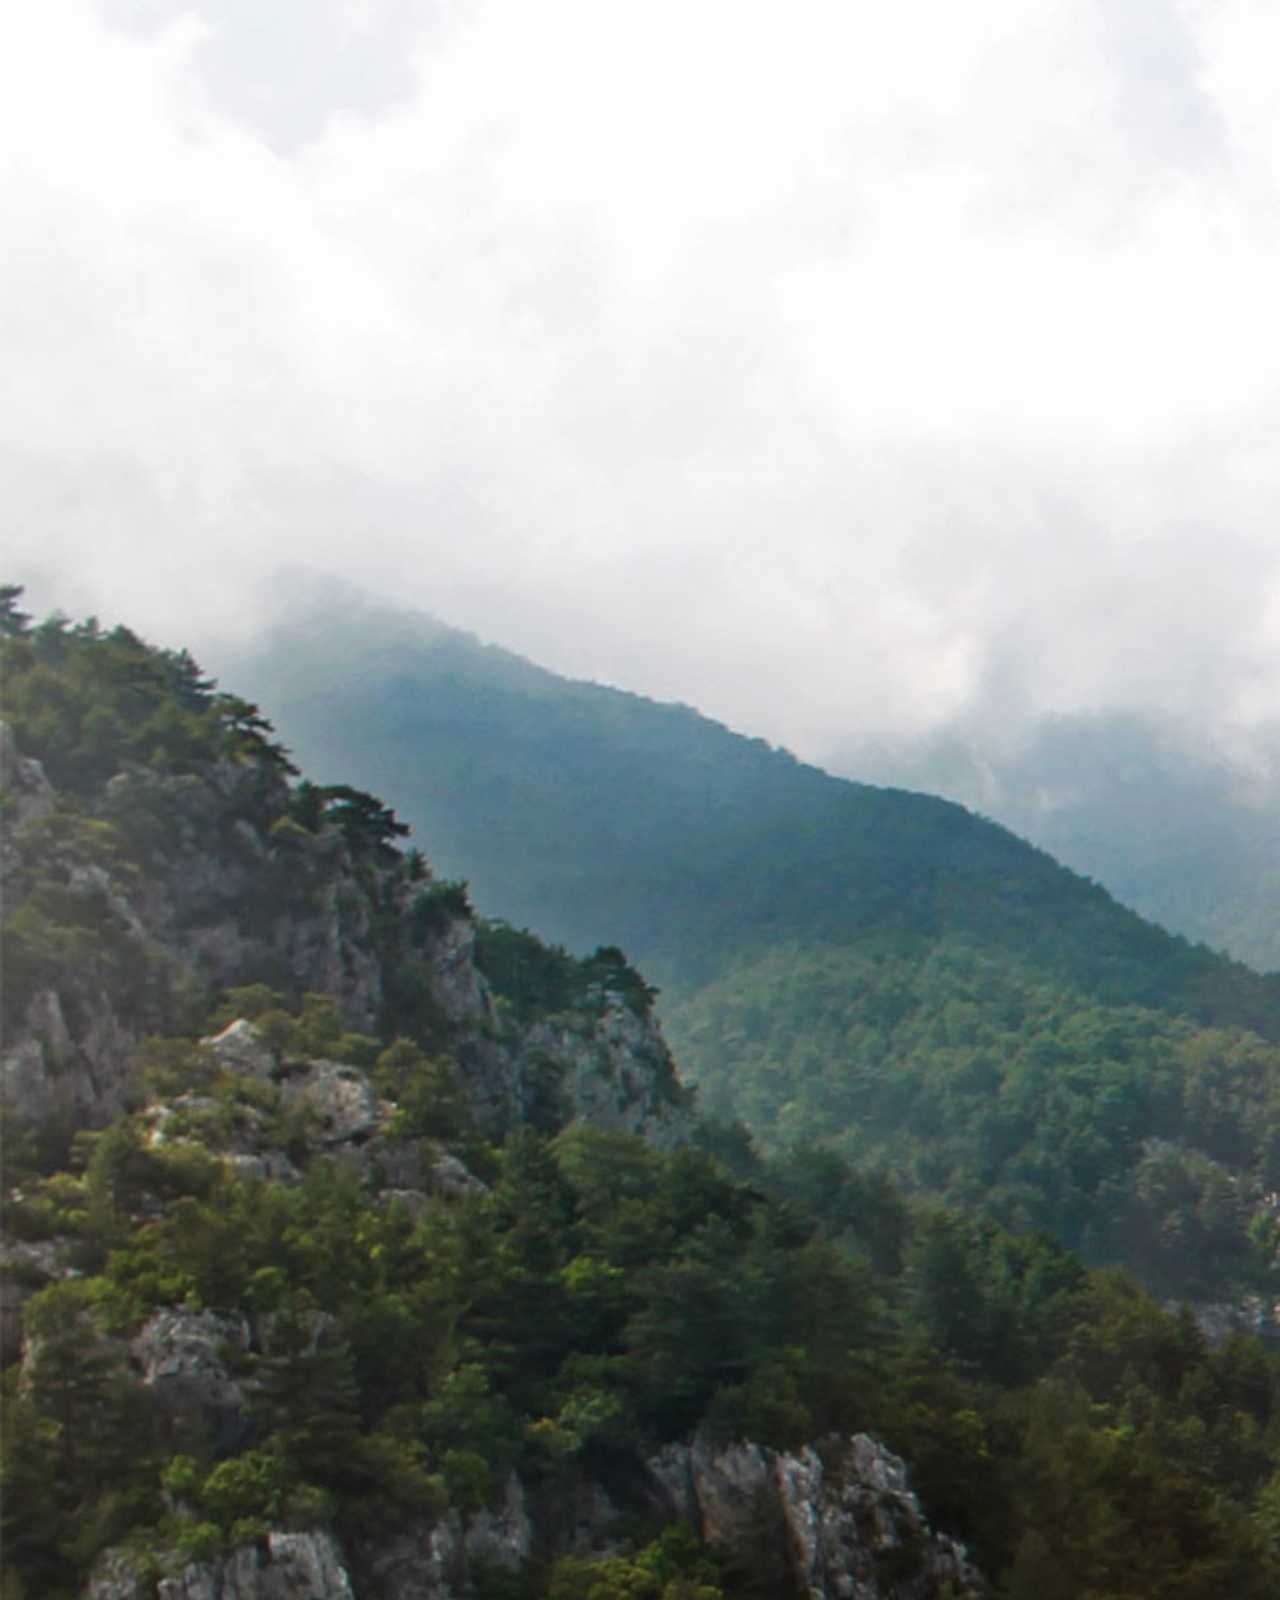
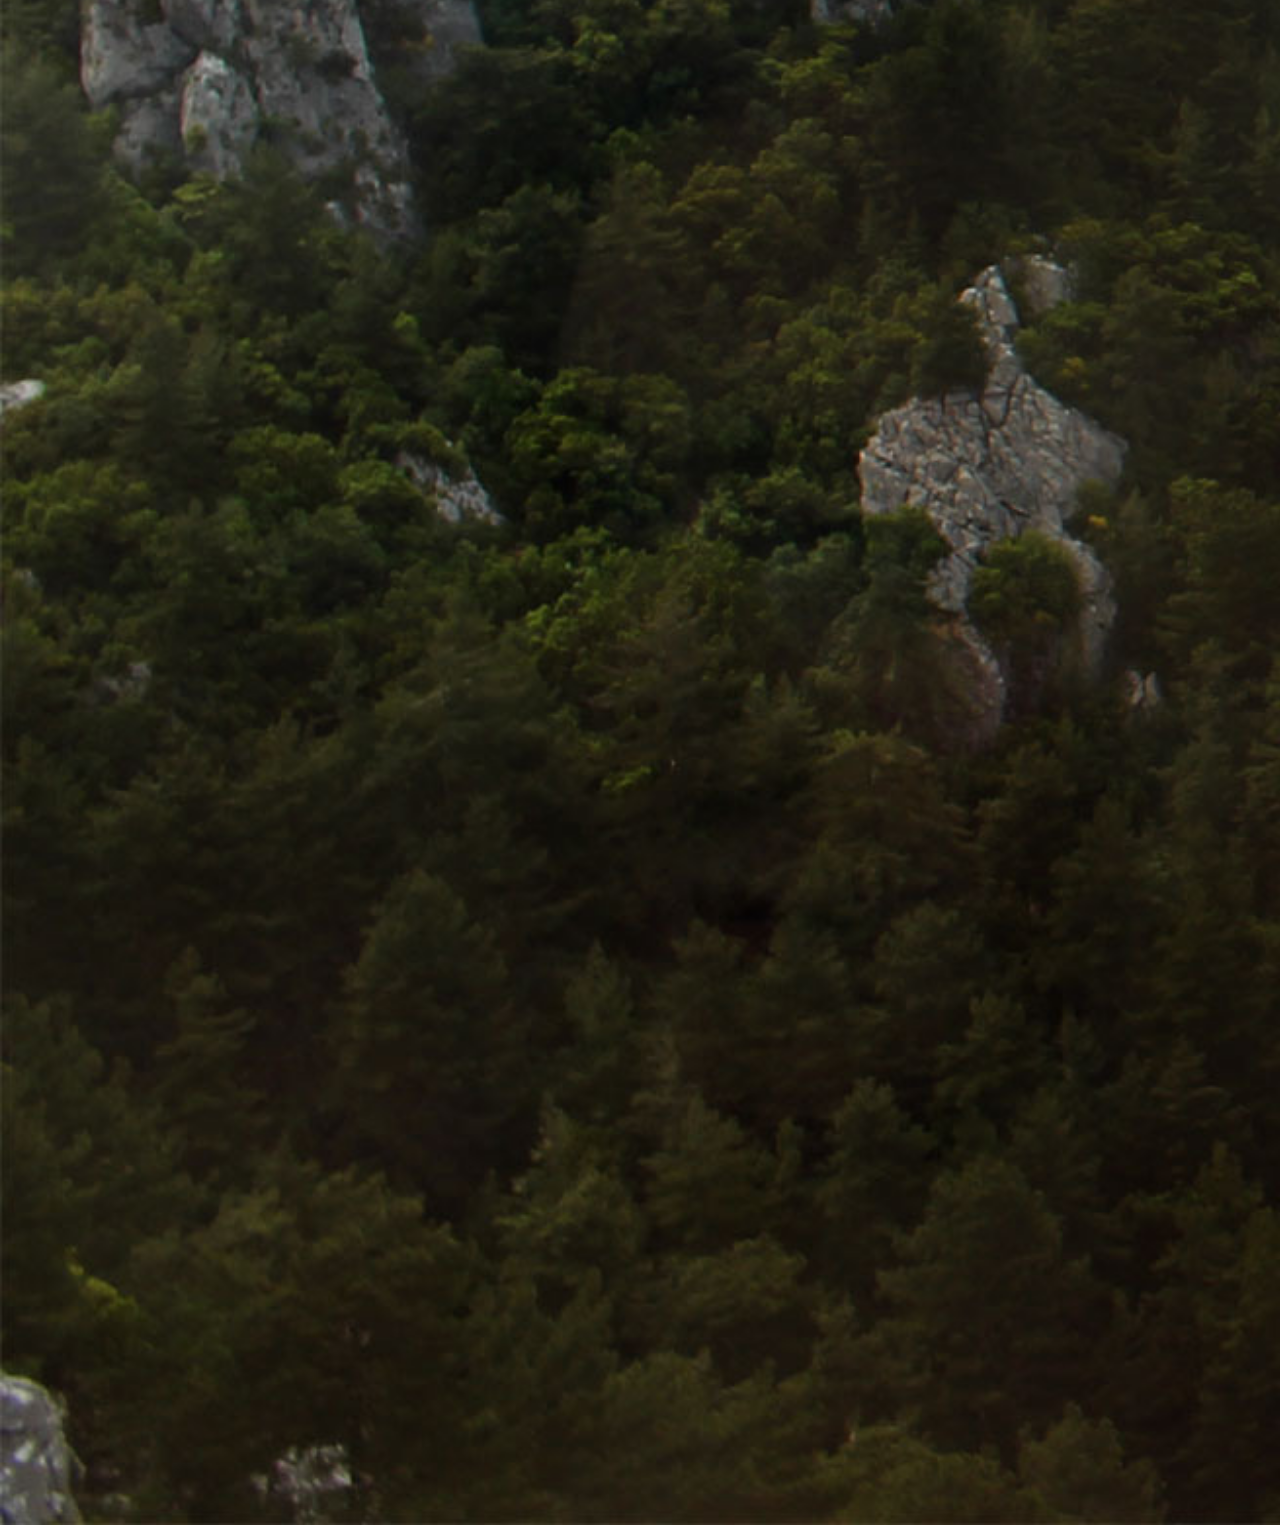
==== index.html @ d34c9941 "Rename jquery.headtrackr.html to index.html" ====
<!DOCTYPE html>
<html>
<head>

	<meta charset="utf-8">

	<title>Parallax.js | jQuery Example</title>

	<!-- Behavioral Meta Data -->
	<meta name="apple-mobile-web-app-capable" content="yes">
	<meta name="viewport" content="width=device-width, initial-scale=1, maximum-scale=1, user-scalable=no">

	<!-- Styles -->
	<link rel="stylesheet" type="text/css" href="styles/styles.css"/>

</head>
<body>

	<div id="container" class="container">
		<ul id="scene" class="scene" data-headtrackr="true">
			<li class="layer" data-depth="1"><img src="images/layer1.jpg"></li>
		</ul>
	</div>

	<!-- Scripts -->
	<script src="scripts/jquery.js"></script>
	<!--<script src="../deploy/headtrackr.min.js"></script>-->
	<script src="../deploy/jquery.parallax.js"></script>
	<script>

	// Yep, that's it!
	$('#scene').parallax({
            headtrackr:true,
            headtrackrPreferDeviceMotion:false,//by default at true - forcing at false for the demo
            scalarX: 1.0,
            scalarY: 1.0,
            headtrackrDisplayVideo:false,
            headtrackrDebugView: false,
            invertX:false,
            invertY:false,
            headtrackrScriptLocation: "../deploy/headtrackr.min.js",
            headtrackrOnBeforeCameraAccess: function(){
              console.log('Trying to access to your webcam - this is where you could display a "please allow your webcam" message for example');
            },
            headtrackrOnCameraFound: function(){
              var headtrackerMessageDiv = document.getElementById('headtrackerMessageDiv');
              //at this time, you're sure the user clicked on "allow" and the webcam is rolling (you can override the inline styles of the headtrackr div message)
              headtrackerMessageDiv.style.top = "20%";
            }
//            ,headtrackrNoGetUserMediaCallback : function(){
//                //you can do anything here to inform your user (this will override the ugly warning message I made ;-) )
//                console.log('no getUserMedia ... (special callback)');
//            }
        });

	</script>

</body>
</html>
---- styles/styles.css ----
body {
  background: #111;
  margin: 0;
}

img {
  display: block;
  width: 200%;
  
}

.scene {
  width: 2500px;
  margin: 0 auto;
  padding: 0;
}
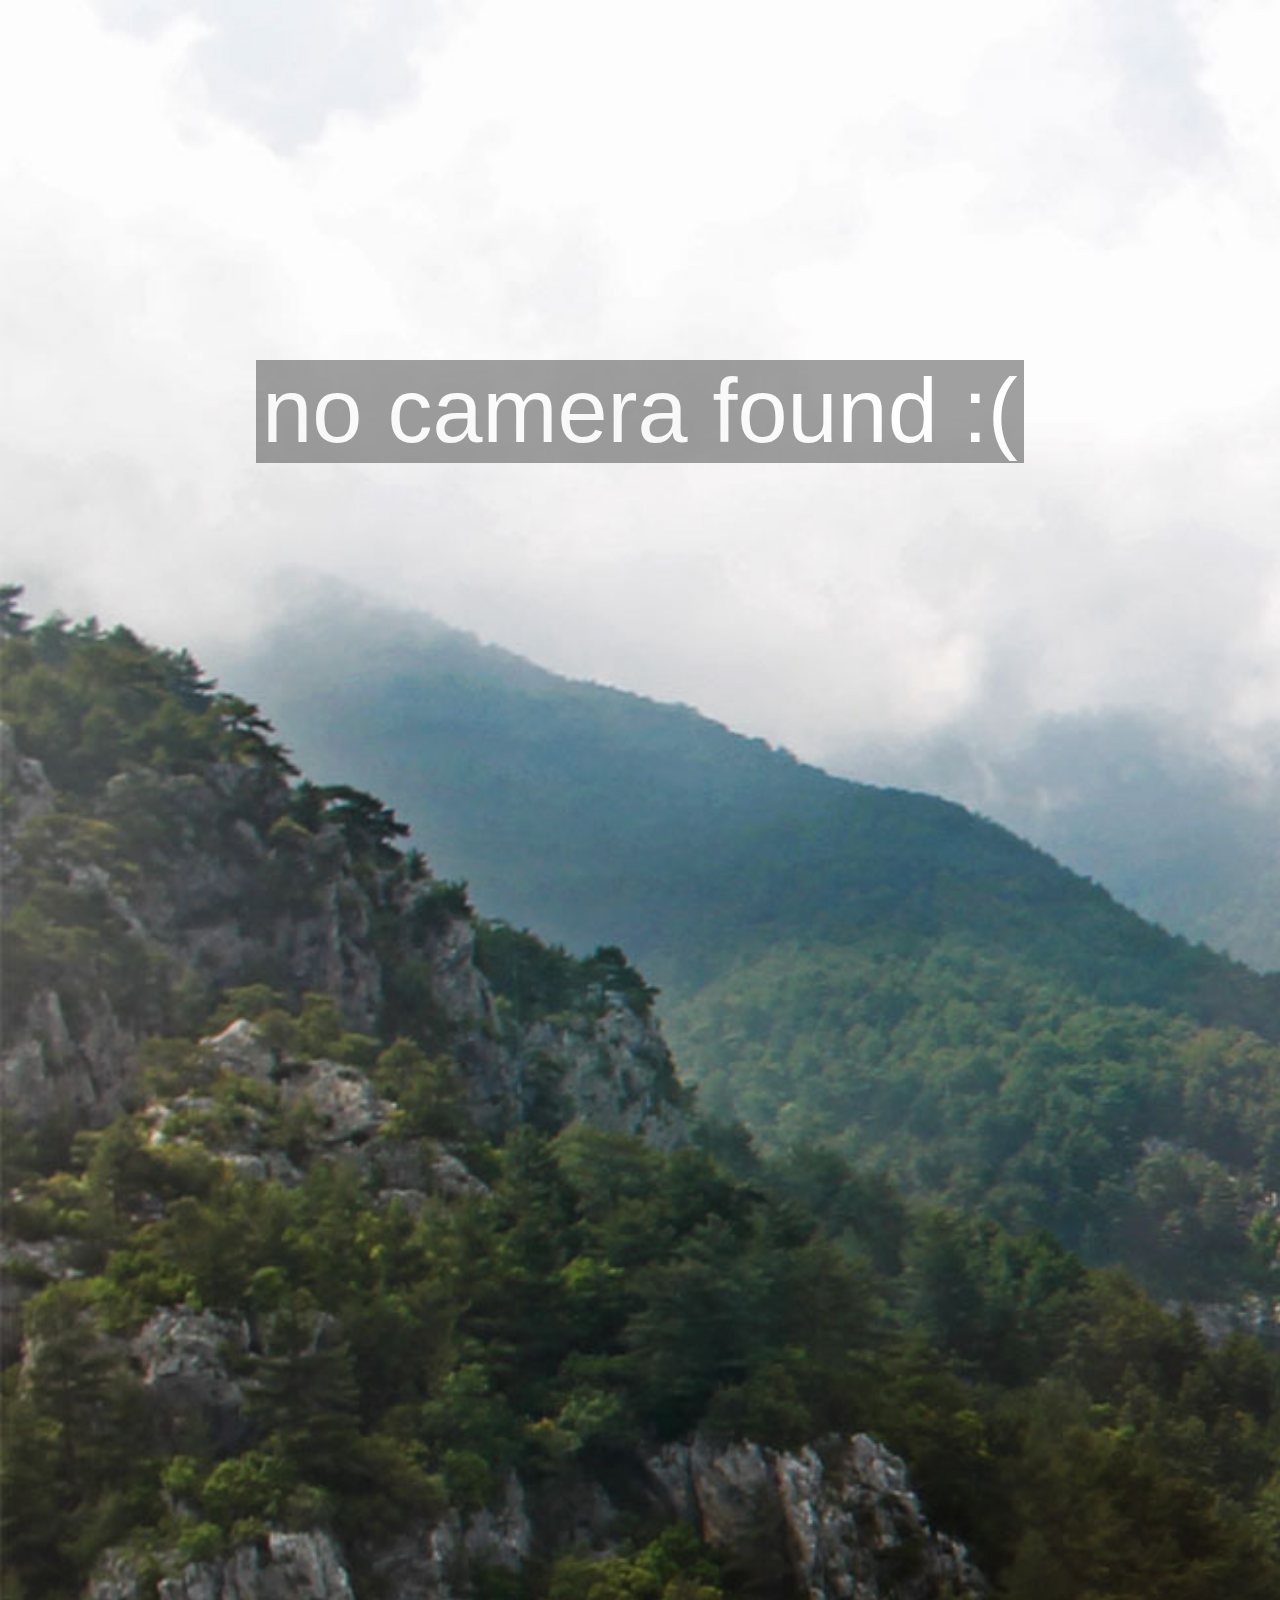
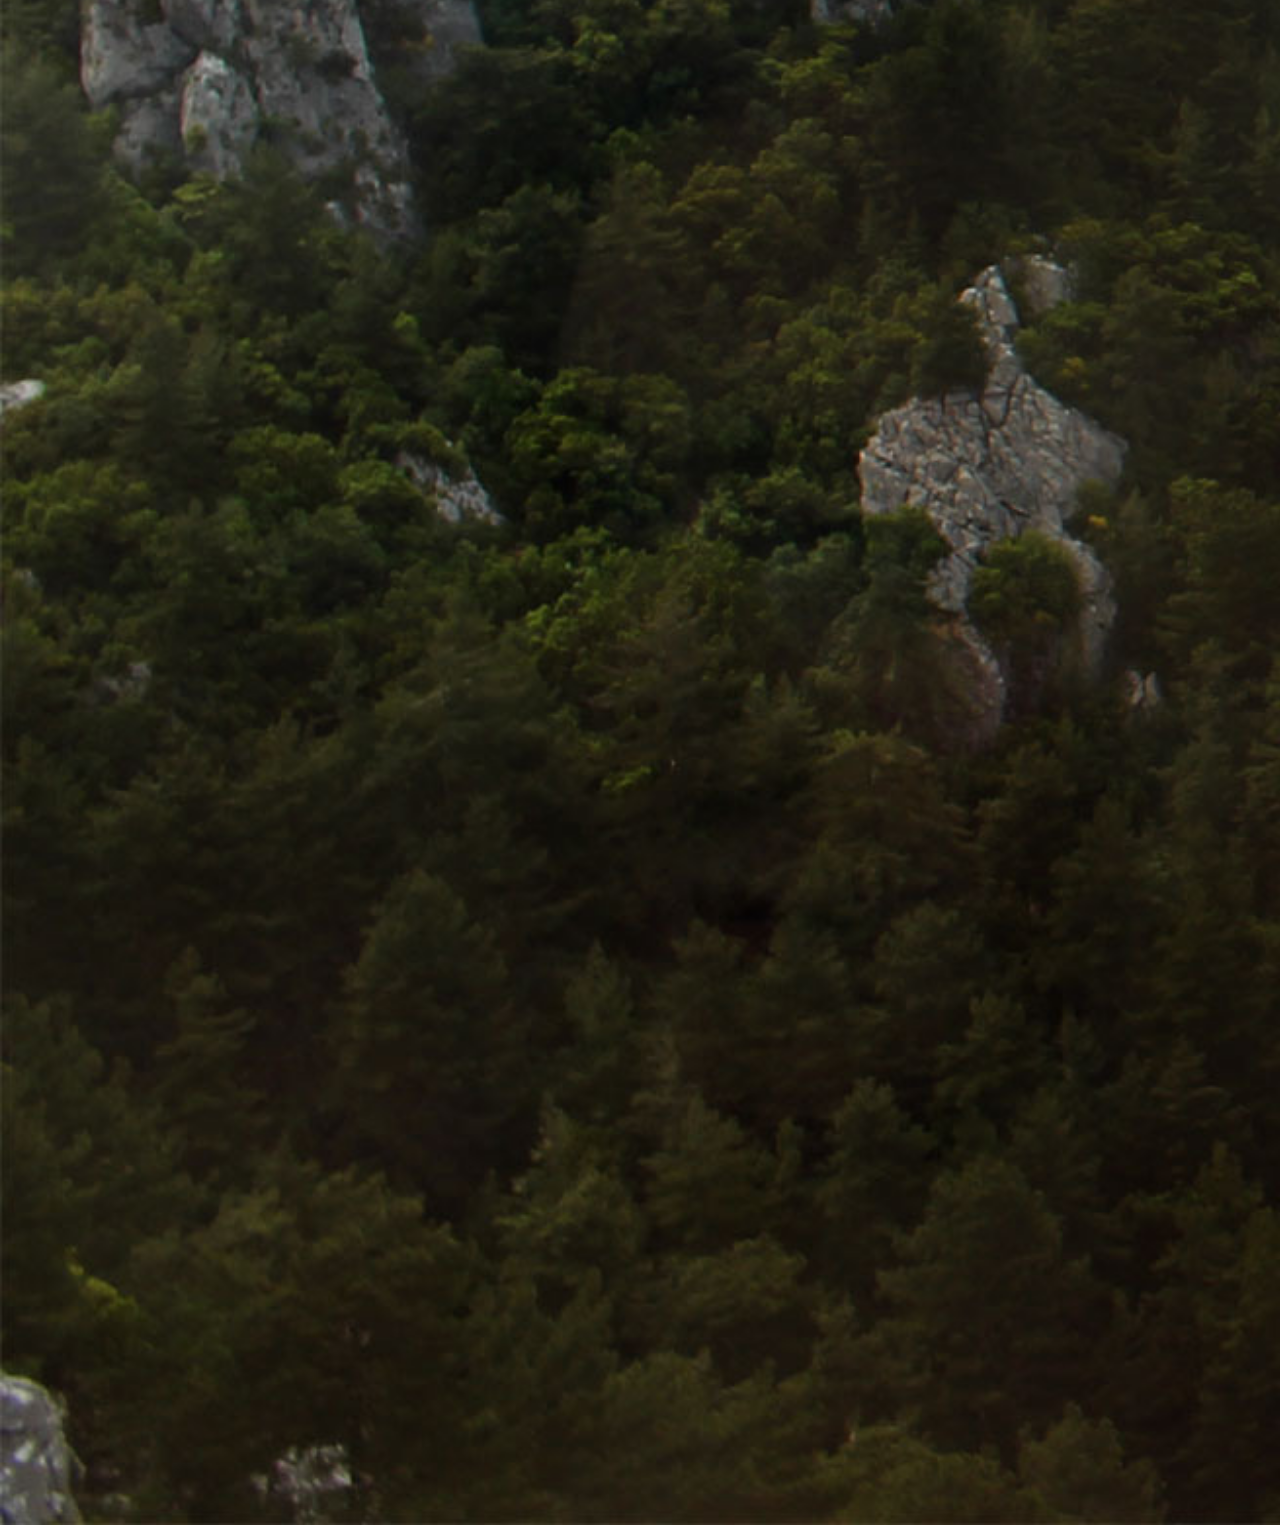
==== commit e1f64a52: "moving files around" ====
--- a/index.html
+++ b/index.html
@@ -25,7 +25,7 @@
 	<!-- Scripts -->
 	<script src="scripts/jquery.js"></script>
 	<!--<script src="../deploy/headtrackr.min.js"></script>-->
-	<script src="../deploy/jquery.parallax.js"></script>
+	<script src="./scripts/jquery.parallax.js"></script>
 	<script>
 
 	// Yep, that's it!
@@ -38,7 +38,7 @@
             headtrackrDebugView: false,
             invertX:false,
             invertY:false,
-            headtrackrScriptLocation: "../deploy/headtrackr.min.js",
+            headtrackrScriptLocation: "./scripts/headtrackr.min.js",
             headtrackrOnBeforeCameraAccess: function(){
               console.log('Trying to access to your webcam - this is where you could display a "please allow your webcam" message for example');
             },
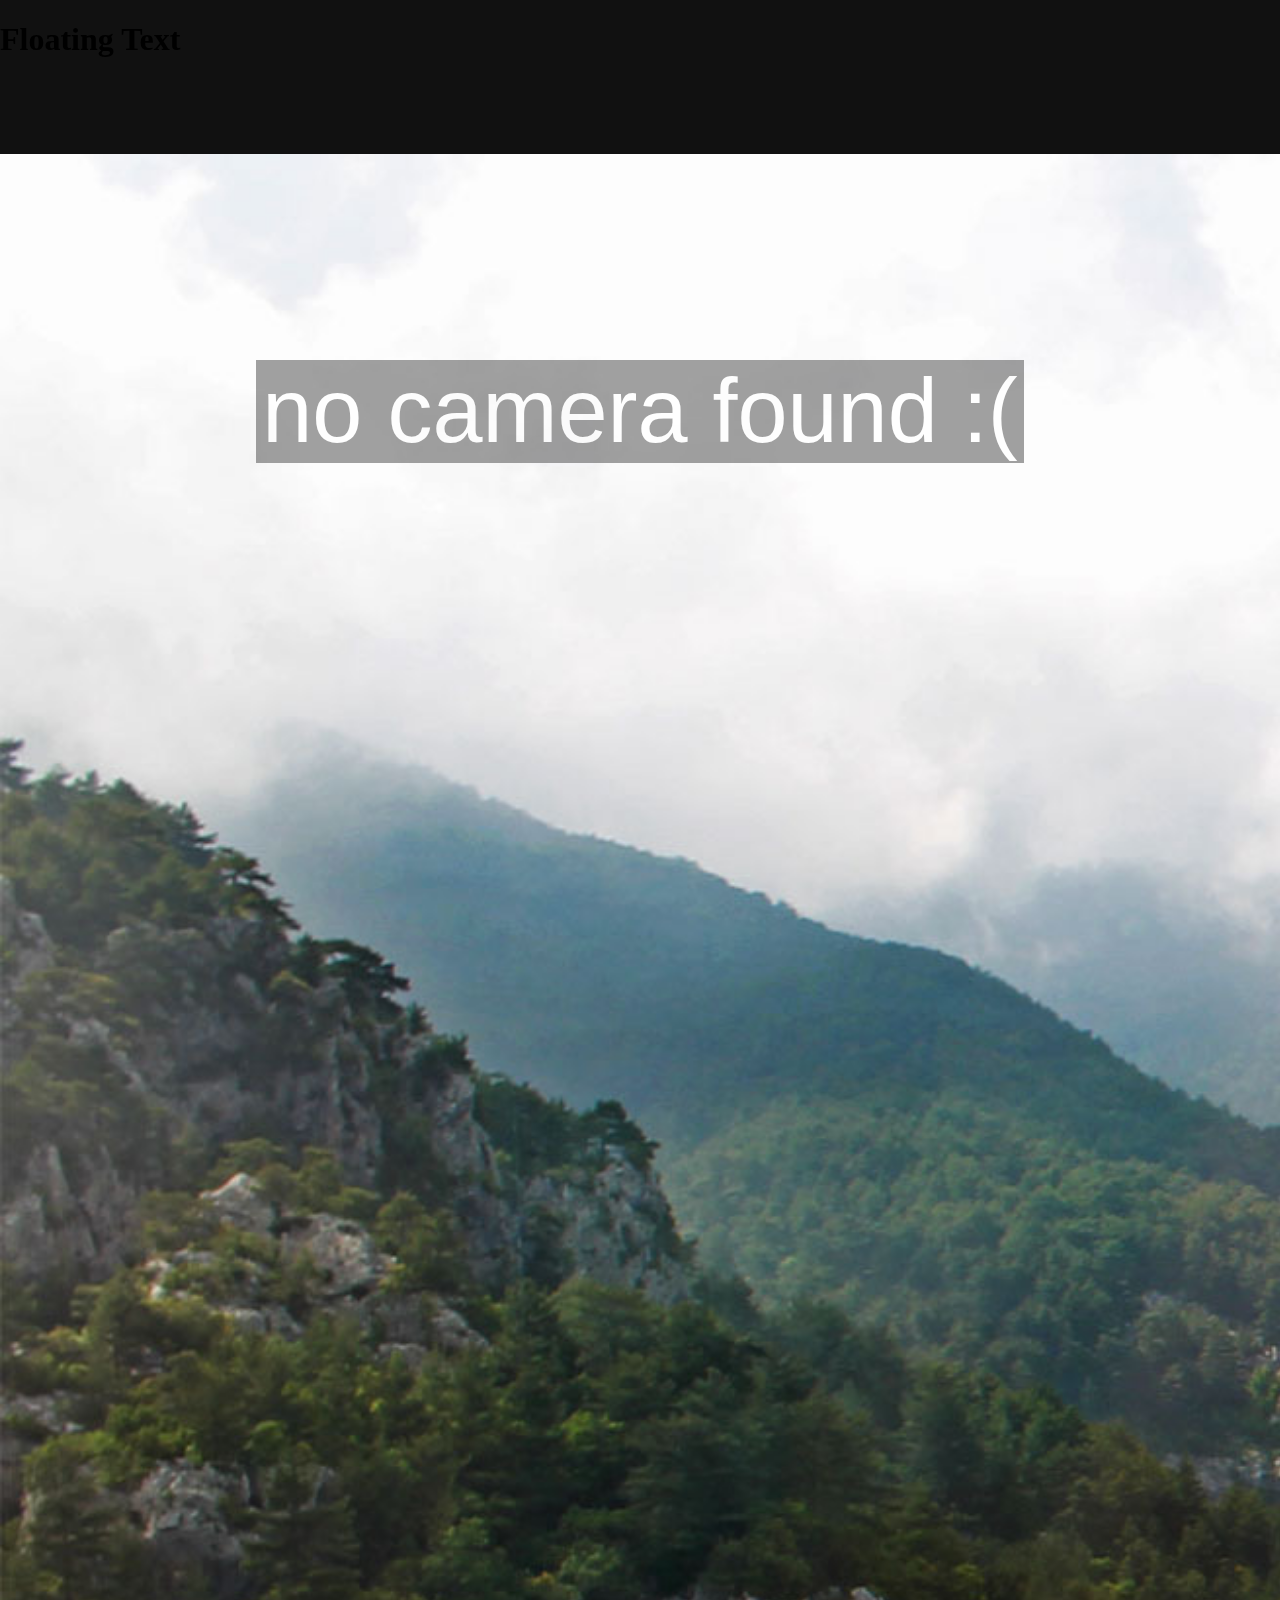
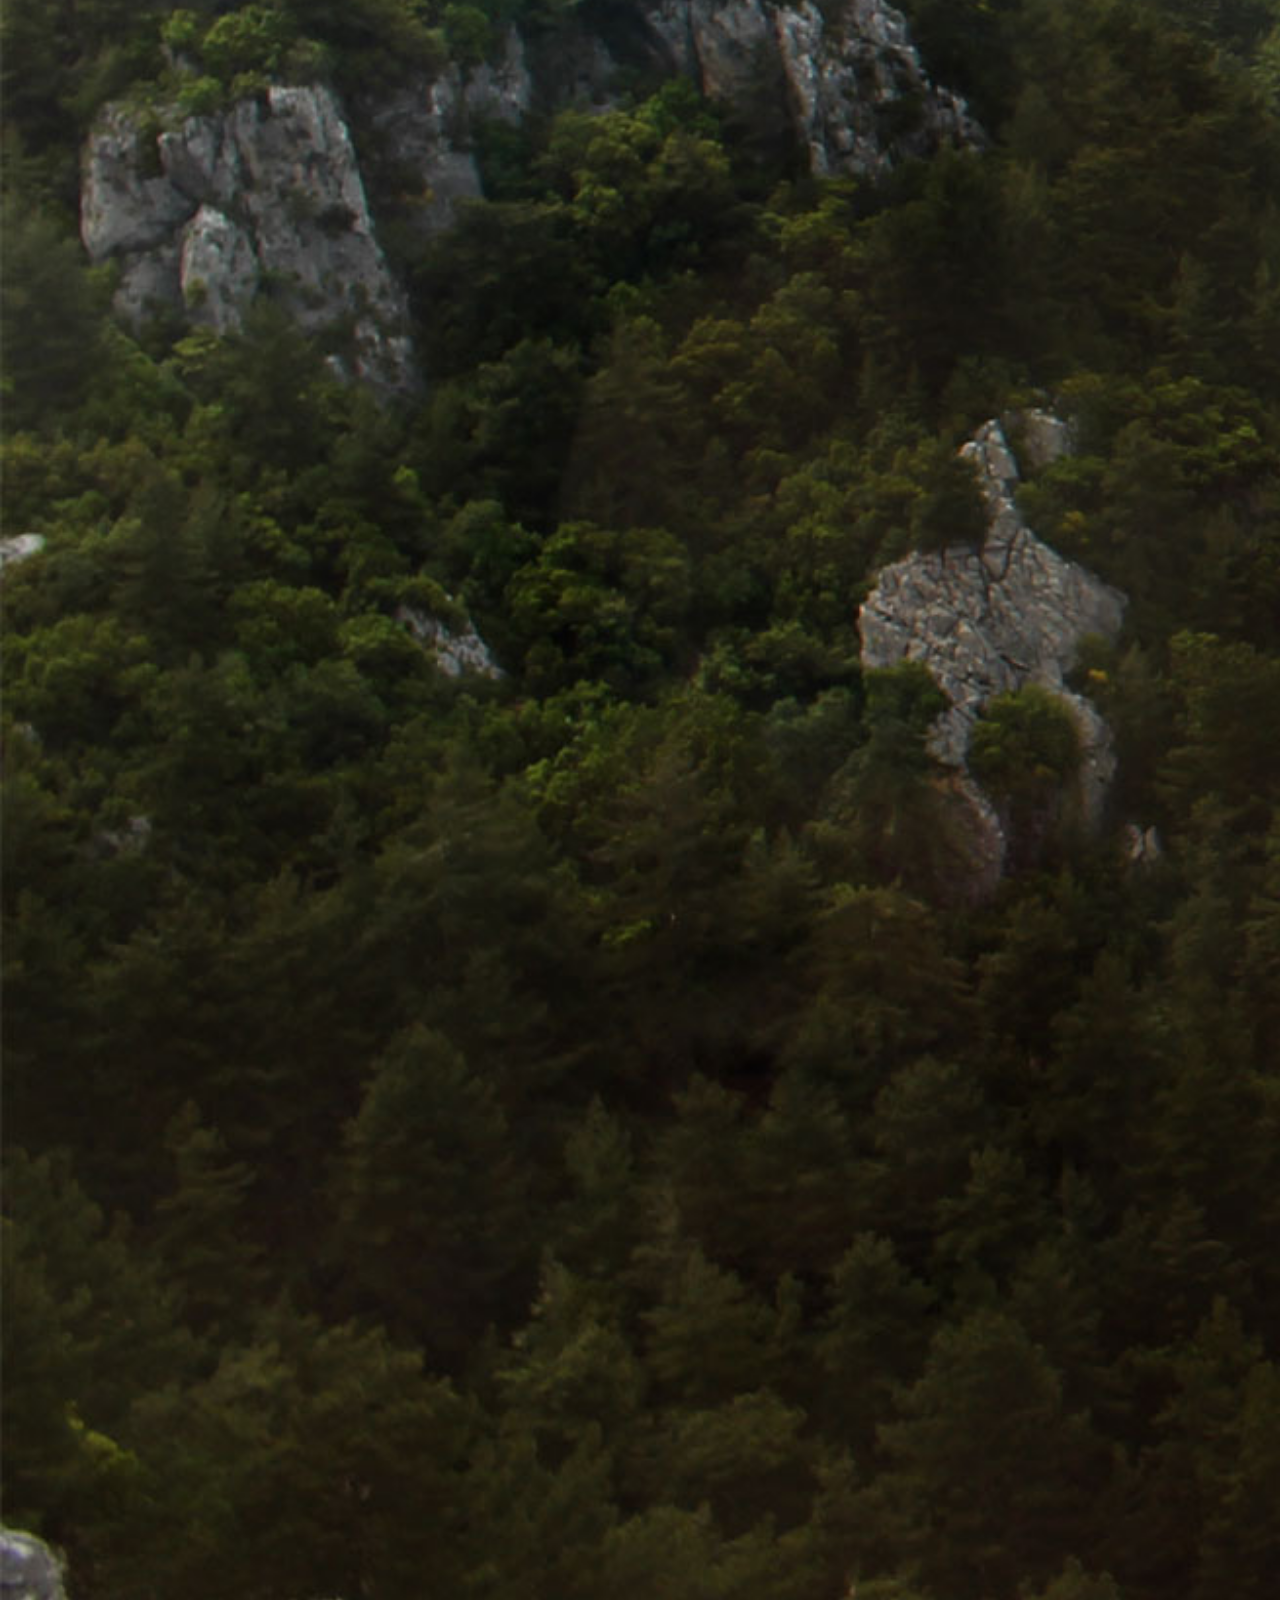
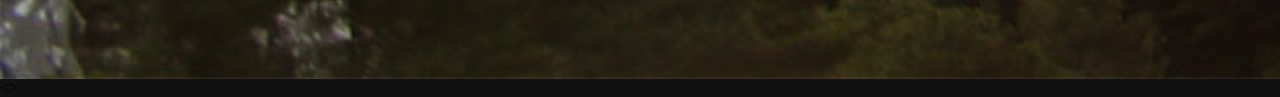
==== commit 6ce585a0: "Adding video and text" ====
--- a/index.html
+++ b/index.html
@@ -18,7 +18,14 @@
 
 	<div id="container" class="container">
 		<ul id="scene" class="scene" data-headtrackr="true">
-			<li class="layer" data-depth="1"><img src="images/layer1.jpg"></li>
+			<li class="layer" data-depth="1">
+				<video src="http://a1.phobos.apple.com/us/r1000/000/Features/atv/AutumnResources/videos/b6-1.mov" autoplay="" loop=""></video>
+				<img src="images/layer1.jpg">
+
+			</li> 
+			<li class="layer" data-depth=".5"><h1>Floating Text</h1></li>
+			
+			<>
 		</ul>
 	</div>
 
@@ -32,8 +39,8 @@
 	$('#scene').parallax({
             headtrackr:true,
             headtrackrPreferDeviceMotion:false,//by default at true - forcing at false for the demo
-            scalarX: 1.0,
-            scalarY: 1.0,
+            scalarX: 2.0,
+            scalarY: 2.0,
             headtrackrDisplayVideo:false,
             headtrackrDebugView: false,
             invertX:false,
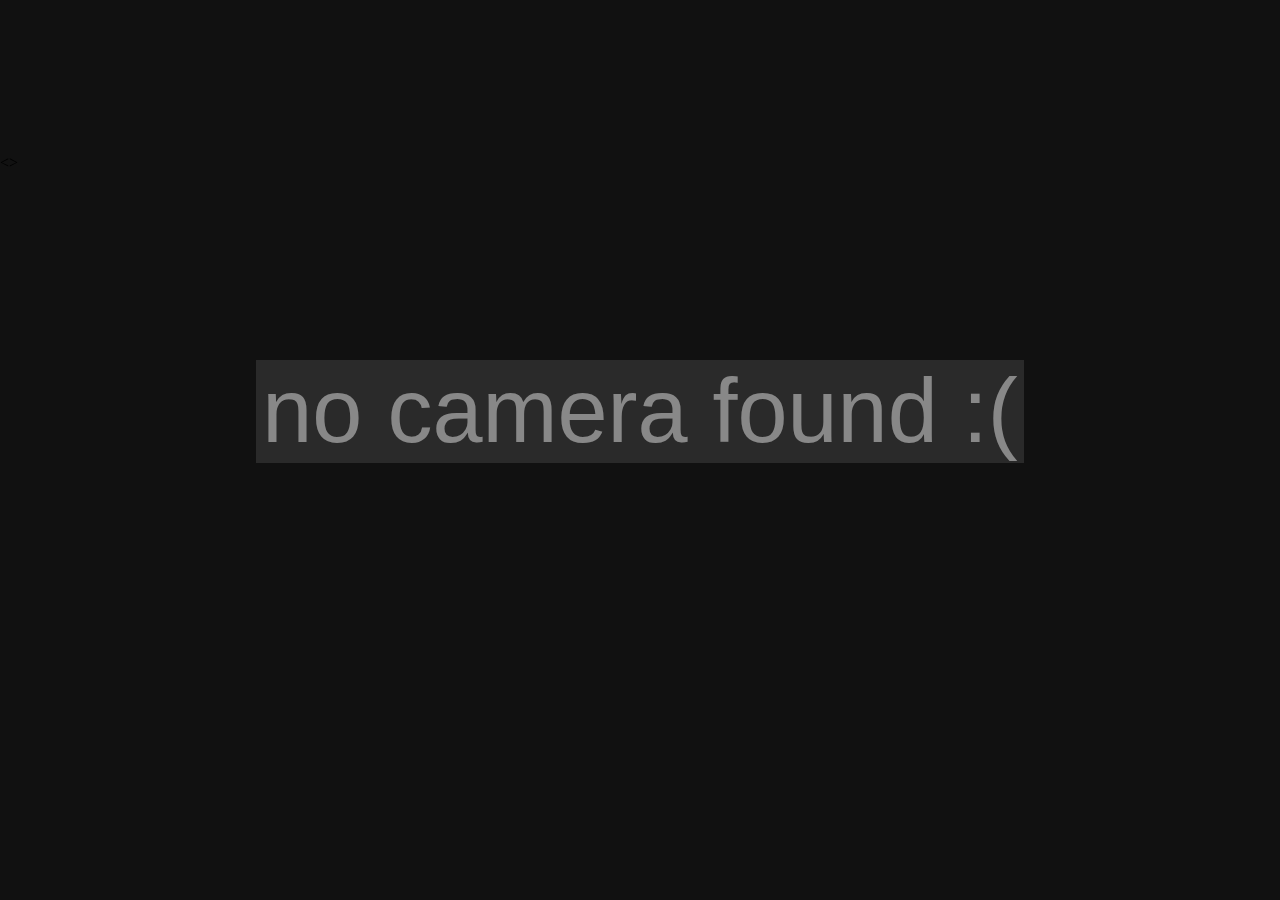
==== commit cbf373eb: "Cleaning up" ====
--- a/index.html
+++ b/index.html
@@ -20,11 +20,7 @@
 		<ul id="scene" class="scene" data-headtrackr="true">
 			<li class="layer" data-depth="1">
 				<video src="http://a1.phobos.apple.com/us/r1000/000/Features/atv/AutumnResources/videos/b6-1.mov" autoplay="" loop=""></video>
-				<img src="images/layer1.jpg">
-
 			</li> 
-			<li class="layer" data-depth=".5"><h1>Floating Text</h1></li>
-			
 			<>
 		</ul>
 	</div>
